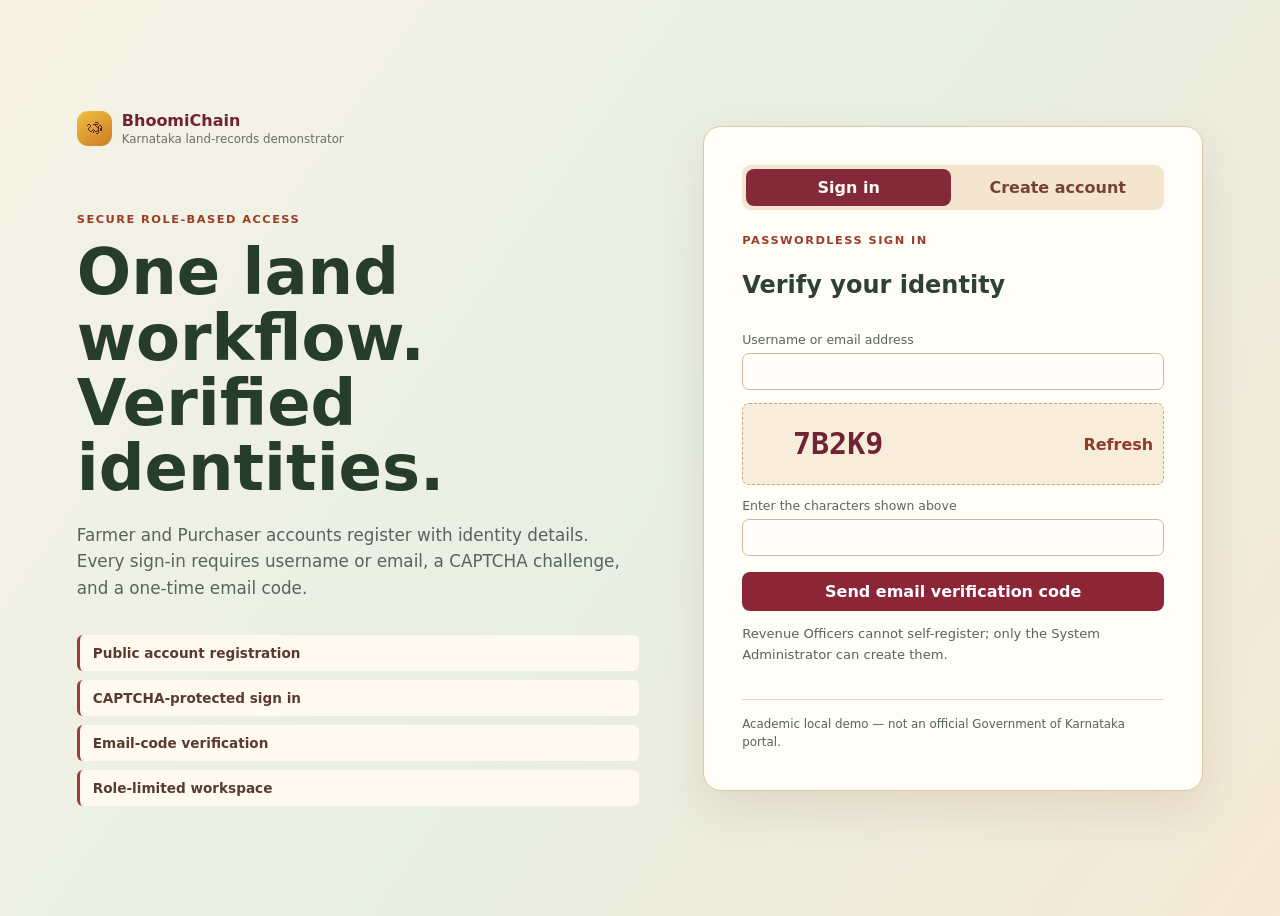
==== index.html @ 49af6159 "Updates" ====
<!doctype html>
<html lang="en">
  <head>
    <meta charset="UTF-8" />
    <link rel="icon" type="image/png" href="./favicon.png?v=4" />
    <link rel="shortcut icon" href="./favicon.png?v=4" type="image/png" />
    <meta name="viewport" content="width=device-width, initial-scale=1.0" />
    <meta name="theme-color" content="#1e3a8a" />
    <title>BhoomiChain - Karnataka Blockchain Land Records</title>
    <script type="module" crossorigin src="./assets/index-BD_2ckCc.js"></script>
    <link rel="stylesheet" crossorigin href="./assets/index-CaHA_O3T.css">
  </head>
  <body>
    <div id="root"></div>
  </body>
</html>
---- assets/index-CaHA_O3T.css ----
:root{font-family:Inter,ui-sans-serif,system-ui,sans-serif;color:#dce9f9;background:#06111f;font-synthesis:none}*{box-sizing:border-box}body{margin:0;min-width:320px;background:radial-gradient(circle at 80% 0%,#123e61 0,transparent 32%),#06111f}button{border:0;border-radius:8px;background:#2c7cff;color:#fff;cursor:pointer;font:inherit;font-weight:700;padding:10px 13px;transition:.18s ease}button:hover:not(:disabled){transform:translateY(-1px);background:#5799ff}button:disabled{cursor:not-allowed;opacity:.42}h1,h2,p{margin-top:0}h1{font-size:clamp(1.7rem,3vw,2.35rem);margin-bottom:0}h2{font-size:1rem;margin:0}p{color:#a7bad0;line-height:1.55}small{color:#8da4c1}.app-shell{display:grid;grid-template-columns:248px minmax(0,1fr);min-height:100vh}.sidebar{background:#040f1ce0;border-right:1px solid #193652;display:flex;flex-direction:column;padding:24px 14px}.brand{align-items:center;display:flex;gap:10px;margin:0 8px 31px}.brand-mark{align-items:center;background:linear-gradient(145deg,#38c49b,#2372e9);border-radius:11px;display:flex;font-weight:900;height:35px;justify-content:center;width:35px}.brand strong,.brand small{display:block}.brand small{font-size:.74rem;margin-top:2px}nav{display:grid;gap:4px}.nav-item{align-items:center;background:transparent;color:#9fb4cd;display:flex;font-weight:600;gap:12px;padding:11px 12px;text-align:left;width:100%}.nav-item span{color:#52718f;font-size:.69rem;width:19px}.nav-item:hover{background:#102947;color:#fff;transform:none}.nav-item.active{background:#173b63;color:#f1f7ff}.nav-item.active span{color:#62dcb7}.sidebar-foot{border-top:1px solid #193652;margin:auto 8px 0;padding-top:19px}.sidebar-foot p{font-size:.76rem;margin:10px 0 0}.workspace{margin:0 auto;max-width:1500px;padding:30px clamp(18px,3vw,46px) 60px;width:100%}.topbar{align-items:center;display:flex;justify-content:space-between;gap:20px}.eyebrow{color:#54d6af;font-size:.71rem;font-weight:800;letter-spacing:.13em;margin-bottom:5px;text-transform:uppercase}.account-actions{display:flex;flex-wrap:wrap;gap:7px;justify-content:flex-end}.quiet{background:#102a47;color:#bcd2ea}.quiet:hover:not(:disabled){background:#1c466f}.account-button{background:#168c6b;min-width:122px}.status-strip{align-items:center;background:#0c2038;border:1px solid #1c3c5d;border-radius:9px;color:#c5d8eb;display:flex;font-size:.86rem;gap:9px;margin:24px 0;padding:11px 14px}.signal{background:#45d3a7;border-radius:50%;box-shadow:0 0 0 4px #45d3a71d;height:7px;width:7px}.status-right{color:#8ea5c2;margin-left:auto;white-space:nowrap}.page-grid{display:grid;gap:16px;grid-template-columns:repeat(2,minmax(0,1fr))}.panel{background:linear-gradient(145deg,#0f253ef2,#091a2df2);border:1px solid #1d4164;border-radius:13px;padding:20px}.panel-title{align-items:center;display:flex;gap:12px;justify-content:space-between;margin-bottom:16px}.panel-title h2{color:#eff6ff}.hero{display:grid;gap:25px;grid-column:1 / -1;grid-template-columns:1.55fr .8fr;min-height:220px;overflow:hidden;position:relative}.hero:after{background:linear-gradient(130deg,transparent,#4b98ff18);content:"";top:0;right:0;bottom:0;left:0;pointer-events:none;position:absolute}.hero h2{font-size:clamp(1.45rem,3vw,2.25rem);line-height:1.15;margin:13px 0;max-width:650px}.hero-actions{display:flex;flex-wrap:wrap;gap:9px}.hero-steps{align-content:center;display:grid;gap:8px;position:relative;z-index:1}.hero-steps span{background:#153555;border-left:2px solid #4ad8ae;border-radius:5px;color:#d9ebff;font-size:.84rem;font-weight:700;padding:9px 11px}.metrics{display:grid;gap:13px;grid-column:1 / -1;grid-template-columns:repeat(4,minmax(0,1fr))}.metric-card{background:#0c2139;border:1px solid #1c405f;border-radius:11px;padding:16px}.metric-card p{font-size:.76rem;margin-bottom:8px;text-transform:uppercase}.metric-card strong{color:#f2f8ff;display:block;font-size:1.55rem;margin-bottom:5px}.metric-card.green{border-color:#1a735d}.metric-card.green strong{color:#58dcb8}.metric-card.purple{border-color:#644e9d}.metric-card.purple strong{color:#c4a9ff}.contribution{display:grid;gap:18px;grid-template-columns:repeat(3,1fr)}.contribution strong{color:#65d9b6}.contribution p{font-size:.87rem;margin:7px 0 0}.posture{display:flex;flex-wrap:wrap;gap:9px}.pill{background:#18324f;border-radius:999px;color:#b9cde5;display:inline-block;font-size:.72rem;font-weight:750;padding:5px 9px;white-space:nowrap}.pill.success{background:#123f38;color:#6ee1bb}.pill.warning{background:#4b3820;color:#f6c777}.pill.purple{background:#332651;color:#c7afff}.text-button{background:transparent;color:#7eb1ff;padding:0}.text-button:hover:not(:disabled){background:transparent;color:#b9d4ff}.registry .panel:nth-child(1),.transfer .panel:nth-child(1),.documents .panel:nth-child(1),.analytics .panel:nth-child(1),.audit .panel:nth-child(1){grid-column:1 / -1}.mode-row,.inline,.actions{align-items:end;display:flex;flex-wrap:wrap;gap:10px;justify-content:space-between}.switch{background:#09192c;border-radius:9px;display:flex;padding:4px}.switch button{background:transparent;color:#8fa8c7;font-size:.8rem}.switch .active{background:#245fbd;color:#fff}.field{color:#afc2da;display:grid;font-size:.78rem;gap:6px}input{background:#071727;border:1px solid #2a4b6c;border-radius:7px;color:#edf6ff;font:inherit;padding:10px;width:100%}input:focus{border-color:#5398ff;outline:none}.form-grid{display:grid;gap:12px;grid-template-columns:repeat(2,minmax(0,1fr));margin-bottom:14px}.inline .field{flex:1;min-width:190px}.hint,.empty{font-size:.82rem}.record{border-top:1px solid #1d3e5e;margin-top:17px;padding-top:15px}.record-head{align-items:center;display:flex;justify-content:space-between;margin-bottom:12px}dl{display:grid;font-size:.84rem;gap:9px 13px;grid-template-columns:130px 1fr}dt{color:#89a4c2}dd{color:#d5e7f8;margin:0;overflow-wrap:anywhere}.workflow{display:grid;gap:8px;grid-template-columns:repeat(3,1fr);margin-bottom:22px}.workflow-step{align-items:center;background:#0b1d30;border:1px solid #1e3c58;border-radius:9px;display:flex;gap:10px;opacity:.58;padding:11px}.workflow-step.complete{border-color:#298a70;opacity:1}.workflow-step span{align-items:center;background:#28415d;border-radius:50%;display:flex;font-size:.78rem;font-weight:800;height:24px;justify-content:center;width:24px}.workflow-step.complete span{background:#2cba92;color:#052018}.workflow-step strong,.workflow-step small{display:block;font-size:.8rem}.transfer-fields{margin-bottom:14px}.checklist{display:grid;gap:14px;list-style:none;margin:0;padding:0}.checklist li{color:#9fb6cf;font-size:.86rem}.checklist span{color:#e1efff;display:block;font-weight:750;margin-bottom:3px}.receipt-list{display:grid;gap:8px}.receipt-list>div{align-items:center;background:#0a1d30;border-radius:7px;display:grid;font-size:.82rem;gap:9px;grid-template-columns:auto 1fr auto;padding:10px}.receipt-list small{grid-column:2 / -1}.document-table{display:grid;gap:2px}.table-row{align-items:center;background:#0a1d2e;display:grid;gap:10px;grid-template-columns:.5fr 1.1fr .5fr .4fr;padding:11px}.table-row.heading{background:transparent;color:#819ab8;font-size:.7rem;font-weight:800;padding-top:0;text-transform:uppercase}.table-row span{overflow-wrap:anywhere}.table-row span small{display:block;margin-top:3px}.small-button{font-size:.75rem;padding:7px 9px}table{border-collapse:collapse;font-size:.84rem;width:100%}th{color:#8fa8c5;font-size:.72rem;text-align:left;text-transform:uppercase}th,td{border-bottom:1px solid #1c3b5a;padding:10px 7px}.comparison-chart{display:grid;gap:15px}.chart-row{align-items:center;display:grid;gap:7px 12px;grid-template-columns:130px 1fr auto}.chart-row>strong{font-size:.78rem;grid-row:span 2}.chart-row>div{align-items:center;display:flex;gap:7px}.bar{border-radius:3px;display:inline-block;height:9px;max-width:100%;min-width:2px}.bar.base{background:#608ec7}.bar.optimized{background:#42c79d}.chart-row small{min-width:115px}.timeline{display:grid}.timeline article{border-left:1px solid #275171;display:grid;gap:14px;grid-template-columns:12px 1fr auto;margin-left:6px;padding:0 0 20px 18px;position:relative}.timeline-dot{background:#53d7b0;border:3px solid #102b43;border-radius:50%;height:12px;left:-7px;position:absolute;top:2px;width:12px}.timeline p{font-size:.78rem;margin:5px 0}.timeline time{color:#7f9ab8;font-size:.72rem;text-align:right}@media(max-width:940px){.app-shell{grid-template-columns:1fr}.sidebar{border-bottom:1px solid #193652;border-right:0;padding:13px 18px}.brand{margin:0 0 10px}nav{display:flex;overflow-x:auto}.nav-item{min-width:max-content}.sidebar-foot{display:none}.metrics{grid-template-columns:repeat(2,1fr)}}@media(max-width:680px){.workspace{padding:20px 13px 45px}.topbar,.status-strip{align-items:flex-start;flex-direction:column}.status-right{margin-left:0}.page-grid,.hero,.contribution{grid-template-columns:1fr}.metrics{grid-template-columns:1fr 1fr}.form-grid,.workflow{grid-template-columns:1fr}.table-row{grid-template-columns:.55fr 1fr .6fr}.table-row>:last-child{grid-column:2 / -1}.chart-row{grid-template-columns:1fr auto}.chart-row>strong{grid-column:1 / -1;grid-row:auto}.timeline article{grid-template-columns:12px 1fr}.timeline time{grid-column:2;text-align:left}}.login-shell{align-items:stretch;background:linear-gradient(125deg,#f7f2e6,#e8efe3 52%,#f5e8d5);display:grid;grid-template-columns:minmax(280px,1fr) minmax(360px,500px);min-height:100vh;padding:clamp(24px,6vw,88px)}.login-intro{align-self:center;max-width:650px;padding:34px clamp(0px,5vw,75px) 34px 0}.login-intro .brand{margin:0 0 65px}.login-intro .brand strong{color:#702334}.login-intro .brand small{color:#6d6f60}.login-intro h1{color:#273d2c;font-size:clamp(2.3rem,5vw,4.4rem);line-height:1.02;margin:12px 0 21px}.login-intro>p:not(.eyebrow){font-size:1.05rem;max-width:570px}.login-flow{display:grid;gap:9px;margin-top:34px}.login-flow span{background:#fffaf0;border-left:3px solid #9d3c32;border-radius:6px;color:#5b3b30;font-size:.85rem;font-weight:750;padding:10px 13px}.login-card{align-self:center;background:#fffdf8;border:1px solid #dec9a4;border-radius:18px;box-shadow:0 17px 45px #7044271f;padding:clamp(23px,4vw,38px)}.login-card h2{color:#2e4231;font-size:1.5rem;margin:4px 0 20px}.portal-choice{display:grid;gap:8px;margin-bottom:20px}.portal-option{background:#fbf0de;border:1px solid transparent;color:#6c3033;display:grid;padding:11px 13px;text-align:left}.portal-option:hover{background:#f4e0bf}.portal-option.selected{background:#7d2635;border-color:#7d2635;color:#fffaf3}.portal-option strong,.portal-option small{display:block}.portal-option small{color:inherit;font-size:.72rem;font-weight:500;margin-top:3px;opacity:.82}.login-card form{display:grid;gap:13px}.login-button{margin-top:3px;width:100%}.login-error{background:#f9e2df;color:#9d302a;font-size:.82rem;margin:0;padding:9px 11px}.login-note{border-top:1px solid #ead9bb;font-size:.74rem;margin:21px 0 0;padding-top:15px}.signed-in{background:#fff8e9;border:1px solid #ddc89e;border-radius:8px;color:#593a31;display:grid;font-size:.78rem;line-height:1.2;padding:7px 10px}.signed-in small{color:#806f5b;margin-top:3px}.auth-tabs{background:#f4e5cf;border-radius:9px;display:grid;gap:4px;grid-template-columns:1fr 1fr;margin-bottom:22px;padding:4px}.auth-tabs button{background:transparent;color:#774038;padding:9px}.auth-tabs button.active{background:#84293a;color:#fffaf3}.captcha-row{align-items:center;background:#f8edda;border:1px dashed #c9ab74;color:#593b2c;display:flex;justify-content:space-between;padding:10px;border-radius:7px;gap:10px}.captcha-image{border-radius:5px;height:60px;width:200px;background:#e8dcc8}.auth-message,.demo-code{background:#e4f0df;color:#336843;font-size:.82rem;margin:0 0 14px;padding:10px}select{background:#fffefa;border:1px solid #cdbb98;border-radius:7px;color:#24352a;font:inherit;padding:10px;width:100%}select:focus{border-color:#a34332;outline:none}@media(max-width:800px){.login-shell{grid-template-columns:1fr;padding:24px 18px}.login-intro{padding:0}.login-intro .brand{margin-bottom:32px}.login-intro h1{font-size:2.4rem}.login-card{margin-top:30px}}:root{background:#f4f0e5;color:#1c3026}body{background:linear-gradient(125deg,#f7f2e6,#e8efe3 52%,#f5e8d5)}.sidebar{background:#6e1f2d;border-color:#8f4a50}.brand-mark{background:linear-gradient(145deg,#f2bf45,#cb7c20);color:#56201e}.brand strong,.brand small{color:#fff9ed}.nav-item{color:#f4dfd0}.nav-item span{color:#e6ad85}.nav-item:hover,.nav-item.active{background:#913646;color:#fffdf5}.nav-item.active span{color:#f6ca59}.sidebar-foot{border-color:#9f5761}.sidebar-foot p{color:#f1d9c7}.workspace{background:transparent}h1,h2,.panel-title h2{color:#243c2b}p{color:#586457}.eyebrow{color:#9a3c26}.status-strip{background:#fffaf1;border-color:#dfcda8;color:#3f4c3c;box-shadow:0 2px 8px #75431512}.status-right{color:#7b745f}.signal{background:#20875a}.panel,.hero{background:#fffdf8;border-color:#dfcfad;box-shadow:0 3px 12px #6e3b1610}.hero:after{background:linear-gradient(130deg,transparent,#e5ba5430)}.hero h2{color:#742333}.hero-steps span{background:#f9ead4;border-color:#a94c38;color:#653323}.metric-card{background:#fff8eb;border-color:#ead8b5}.metric-card p{color:#84725a}.metric-card strong{color:#62322b}.metric-card.green{border-color:#9ab887}.metric-card.green strong{color:#39744d}.metric-card.purple{border-color:#d9ad78}.metric-card.purple strong{color:#98492b}.contribution strong{color:#91412c}.quiet{background:#f5e7cf;color:#6b2a30}.quiet:hover:not(:disabled){background:#edd4ad}.account-button,button{background:#8c2636}.account-button{background:#28724f}button:hover:not(:disabled){background:#a83d49}.account-button:hover:not(:disabled){background:#39865f}.pill{background:#f1e4cc;color:#704733}.pill.success{background:#dcebd8;color:#267047}.pill.warning{background:#f9e6bf;color:#87531d}.pill.purple{background:#ead9cc;color:#803d2a}.switch{background:#f3e7d4}.switch button{color:#7e5d4a}.switch .active{background:#8c2636}.field{color:#5a6759}input{background:#fffefa;border-color:#cdbb98;color:#24352a}input:focus{border-color:#a34332}.record,.table-row{background:#fffaf2;border-color:#e4d2ae}.record-head{color:#66312d}dt{color:#7b705d}dd{color:#314737}.workflow-step{background:#fbf1df;border-color:#e1c89c}.workflow-step.complete{border-color:#5b9b69}.workflow-step span{background:#ead0a2}.workflow-step.complete span{background:#4e9a62;color:#fff}.receipt-list>div{background:#fcf5e8}.checklist li{color:#5e6d60}.checklist span{color:#60352e}.document-table .table-row.heading{background:transparent;color:#8c755d}th{color:#836f56}th,td{border-color:#ead8b5}.bar.base{background:#b38469}.bar.optimized{background:#40845a}.timeline article{border-color:#cab285}.timeline-dot{background:#3f8b5a;border-color:#fffdf8}.text-button{color:#913b2d}.certificate-overlay{position:fixed;top:0;right:0;bottom:0;left:0;background:#0c0502bf;display:flex;align-items:center;justify-content:center;z-index:1000;padding:20px;-webkit-backdrop-filter:blur(4px);backdrop-filter:blur(4px)}.certificate-modal{background:#fff;color:#1a2e22;border-radius:16px;width:100%;max-width:750px;max-height:90vh;overflow-y:auto;box-shadow:0 25px 50px -12px #0006;border:2px solid #b89155}.certificate-actions{display:flex;justify-content:flex-end;gap:12px;padding:16px 24px;background:#fdfbf7;border-bottom:1px solid #ebdfc8;border-radius:14px 14px 0 0}.certificate-actions button{display:inline-flex;align-items:center;gap:6px}.rtc-certificate-paper{padding:36px 40px;background:#fffdf9;font-family:Segoe UI,Georgia,serif;color:#1c2d22;position:relative;border:12px double #8c2636;margin:16px;border-radius:8px}.rtc-header{text-align:center;border-bottom:2px solid #8c2636;padding-bottom:16px;margin-bottom:24px}.rtc-emblem{font-size:38px;line-height:1;margin-bottom:4px}.rtc-header h2{font-size:18px;color:#8c2636;text-transform:uppercase;letter-spacing:1px;font-weight:800;margin:0}.rtc-header h3{font-size:15px;color:#3a5240;font-weight:700;margin:4px 0 0}.rtc-header p{font-size:12px;color:#7a462b;margin:4px 0 0;font-weight:600;text-transform:uppercase;letter-spacing:.5px}.rtc-body-grid{display:grid;grid-template-columns:1fr 160px;gap:24px;margin-bottom:24px;align-items:start}.rtc-details-table{width:100%;border-collapse:collapse;font-size:13px}.rtc-details-table th,.rtc-details-table td{border:1px solid #d4c5a9;padding:8px 12px;text-align:left}.rtc-details-table th{background:#f7efe1;color:#6e1f2d;font-weight:700;width:38%}.rtc-details-table td{color:#15291b;font-weight:600;overflow-wrap:anywhere}.rtc-qr-container{text-align:center;background:#fcf8f0;border:1px solid #d4c5a9;border-radius:8px;padding:12px}.rtc-qr-container img{width:130px;height:130px;border:2px solid #8c2636;border-radius:4px}.rtc-qr-container p{font-size:10px;color:#6e1f2d;font-weight:700;margin:8px 0 0;text-transform:uppercase}.rtc-badge-banner{background:linear-gradient(135deg,#1e5c3a,#123e25);color:#fff;padding:12px 18px;border-radius:8px;display:flex;align-items:center;gap:14px;margin-bottom:24px;box-shadow:0 2px 6px #0000001a}.rtc-badge-icon{font-size:28px}.rtc-badge-text strong{display:block;font-size:14px;color:#86efac;letter-spacing:.5px}.rtc-badge-text small{color:#dcfce7;font-size:11px}.rtc-history-box{font-size:12px;background:#fdfbf7;border:1px dashed #c4b394;padding:12px 16px;border-radius:6px;margin-bottom:20px}.rtc-history-box strong{color:#6e1f2d;display:block;margin-bottom:6px}.rtc-history-box p{font-size:11px;color:#2d4534;margin:0;word-break:break-all}.rtc-footer{display:flex;justify-content:space-between;align-items:flex-end;border-top:1px solid #d4c5a9;pt:16px;margin-top:20px;font-size:11px;color:#5a6b5d}.rtc-seal{text-align:right;font-weight:700;color:#6e1f2d}@media print{body{background:#fff!important}.app-shell,.certificate-overlay{display:block!important;position:static!important;padding:0!important;background:transparent!important}.sidebar,.workspace,.certificate-actions{display:none!important}.certificate-modal{max-width:100%!important;max-height:none!important;border:0!important;box-shadow:none!important}.rtc-certificate-paper{margin:0!important;border-width:6px!important;width:100%!important}}
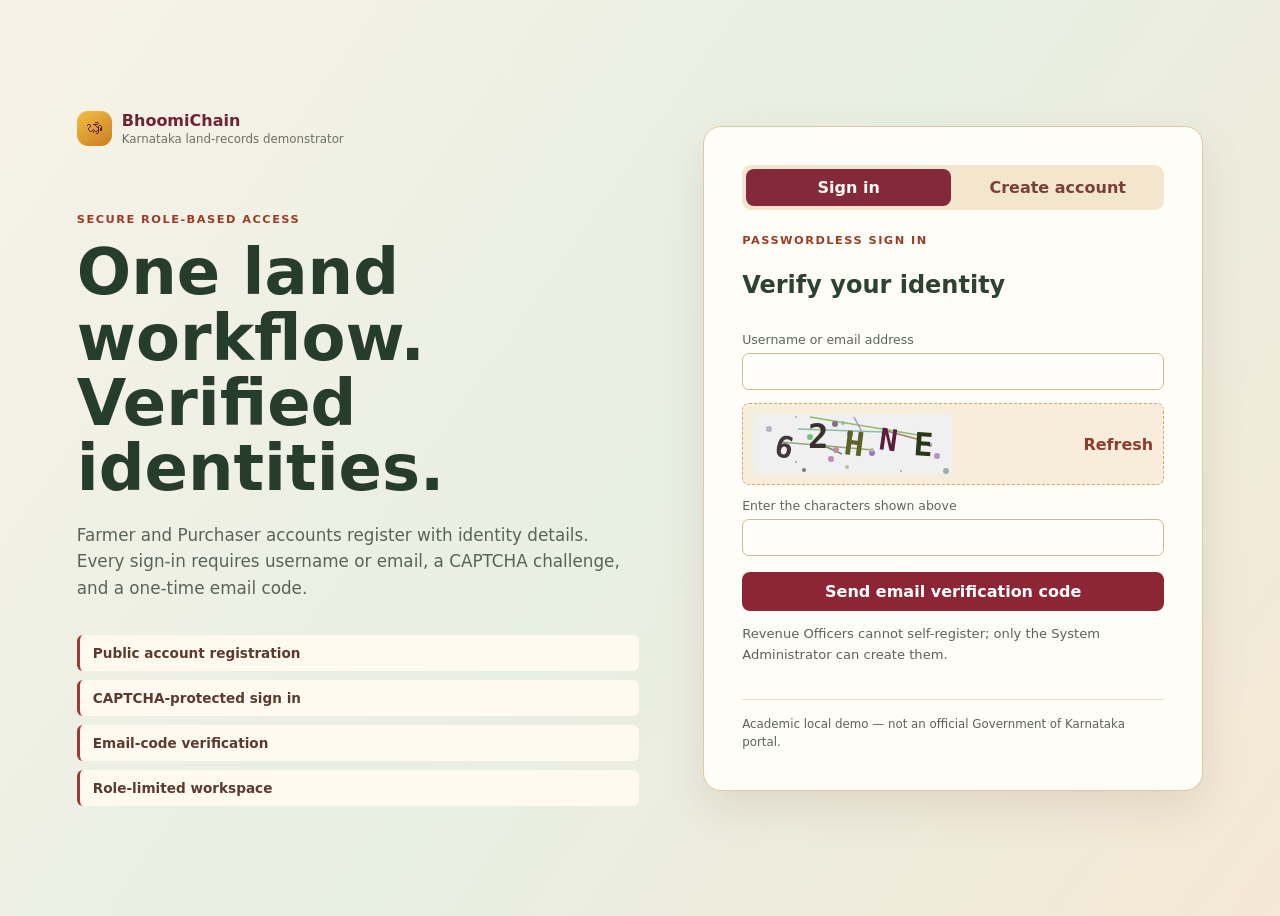
==== commit 6edc443a: "Updates" ====
--- a/index.html
+++ b/index.html
@@ -7,7 +7,7 @@
     <meta name="viewport" content="width=device-width, initial-scale=1.0" />
     <meta name="theme-color" content="#1e3a8a" />
     <title>BhoomiChain - Karnataka Blockchain Land Records</title>
-    <script type="module" crossorigin src="./assets/index-BD_2ckCc.js"></script>
+    <script type="module" crossorigin src="./assets/index-B-wPVmMb.js"></script>
     <link rel="stylesheet" crossorigin href="./assets/index-CaHA_O3T.css">
   </head>
   <body>
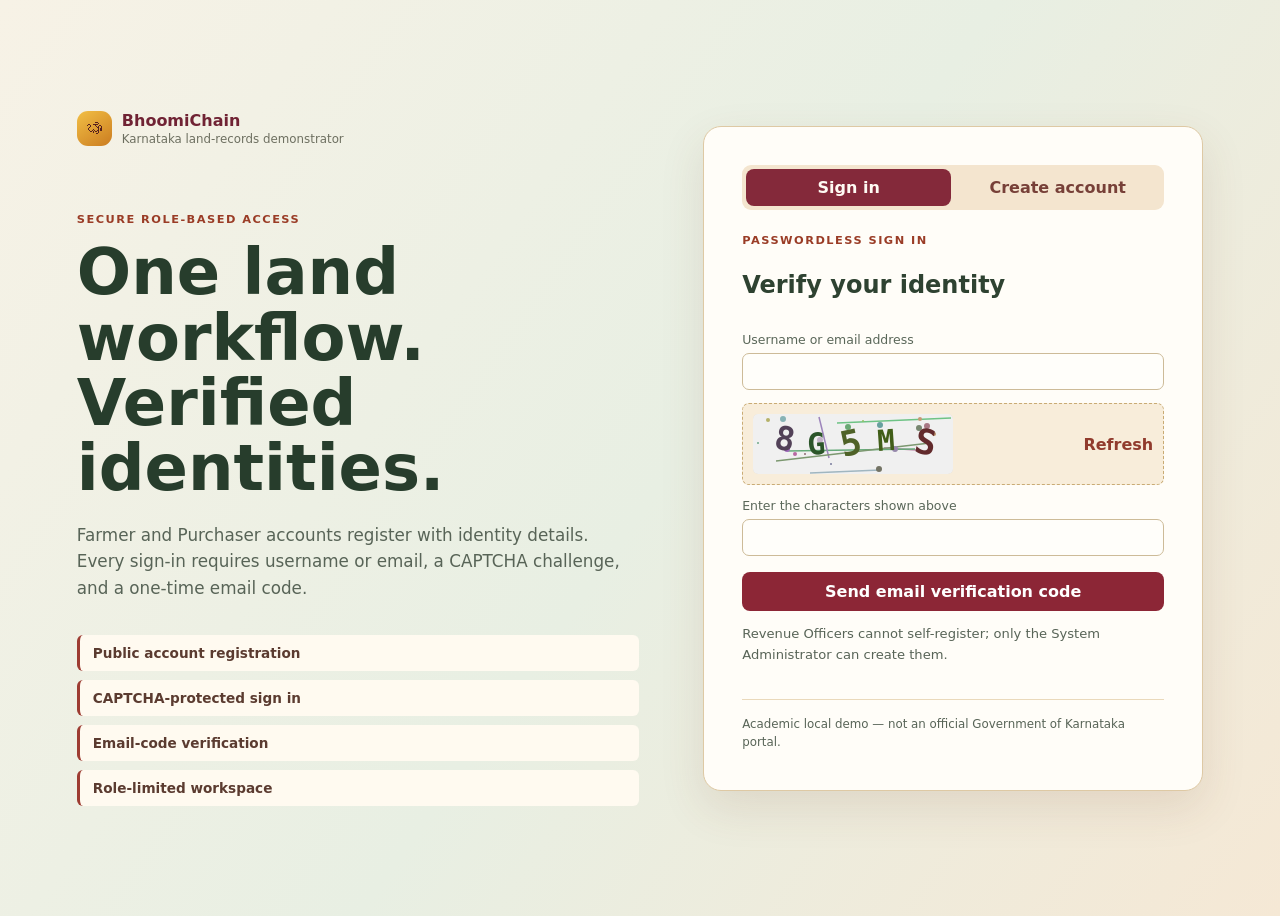
==== commit 6819a51d: "Updates" ====
--- a/index.html
+++ b/index.html
@@ -7,7 +7,7 @@
     <meta name="viewport" content="width=device-width, initial-scale=1.0" />
     <meta name="theme-color" content="#1e3a8a" />
     <title>BhoomiChain - Karnataka Blockchain Land Records</title>
-    <script type="module" crossorigin src="./assets/index-B-wPVmMb.js"></script>
+    <script type="module" crossorigin src="./assets/index-KBkGtiPu.js"></script>
     <link rel="stylesheet" crossorigin href="./assets/index-CaHA_O3T.css">
   </head>
   <body>
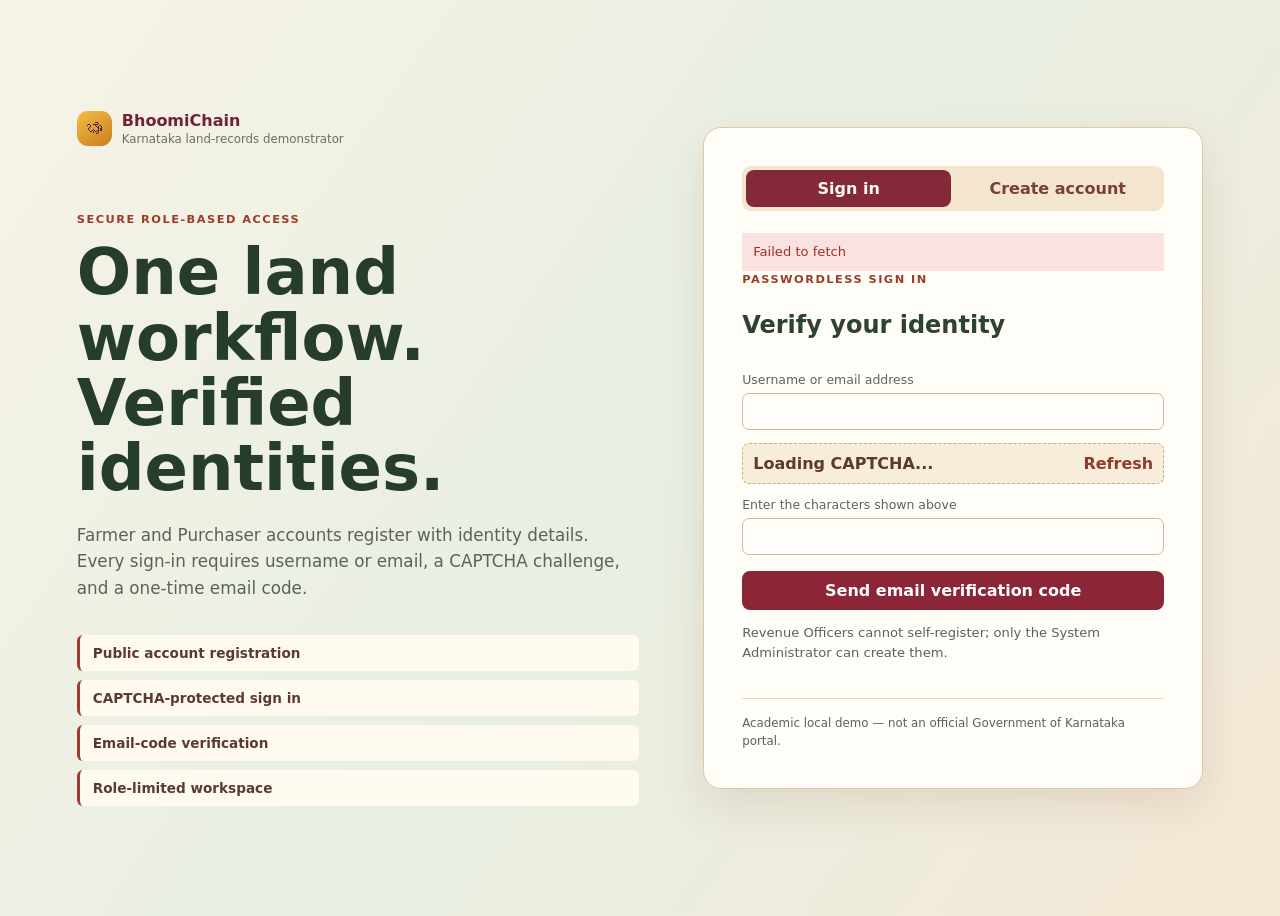
==== commit 157d2071: "Updates" ====
--- a/index.html
+++ b/index.html
@@ -7,7 +7,7 @@
     <meta name="viewport" content="width=device-width, initial-scale=1.0" />
     <meta name="theme-color" content="#1e3a8a" />
     <title>BhoomiChain - Karnataka Blockchain Land Records</title>
-    <script type="module" crossorigin src="./assets/index-KBkGtiPu.js"></script>
+    <script type="module" crossorigin src="./assets/index-CPQqzbzf.js"></script>
     <link rel="stylesheet" crossorigin href="./assets/index-CaHA_O3T.css">
   </head>
   <body>
